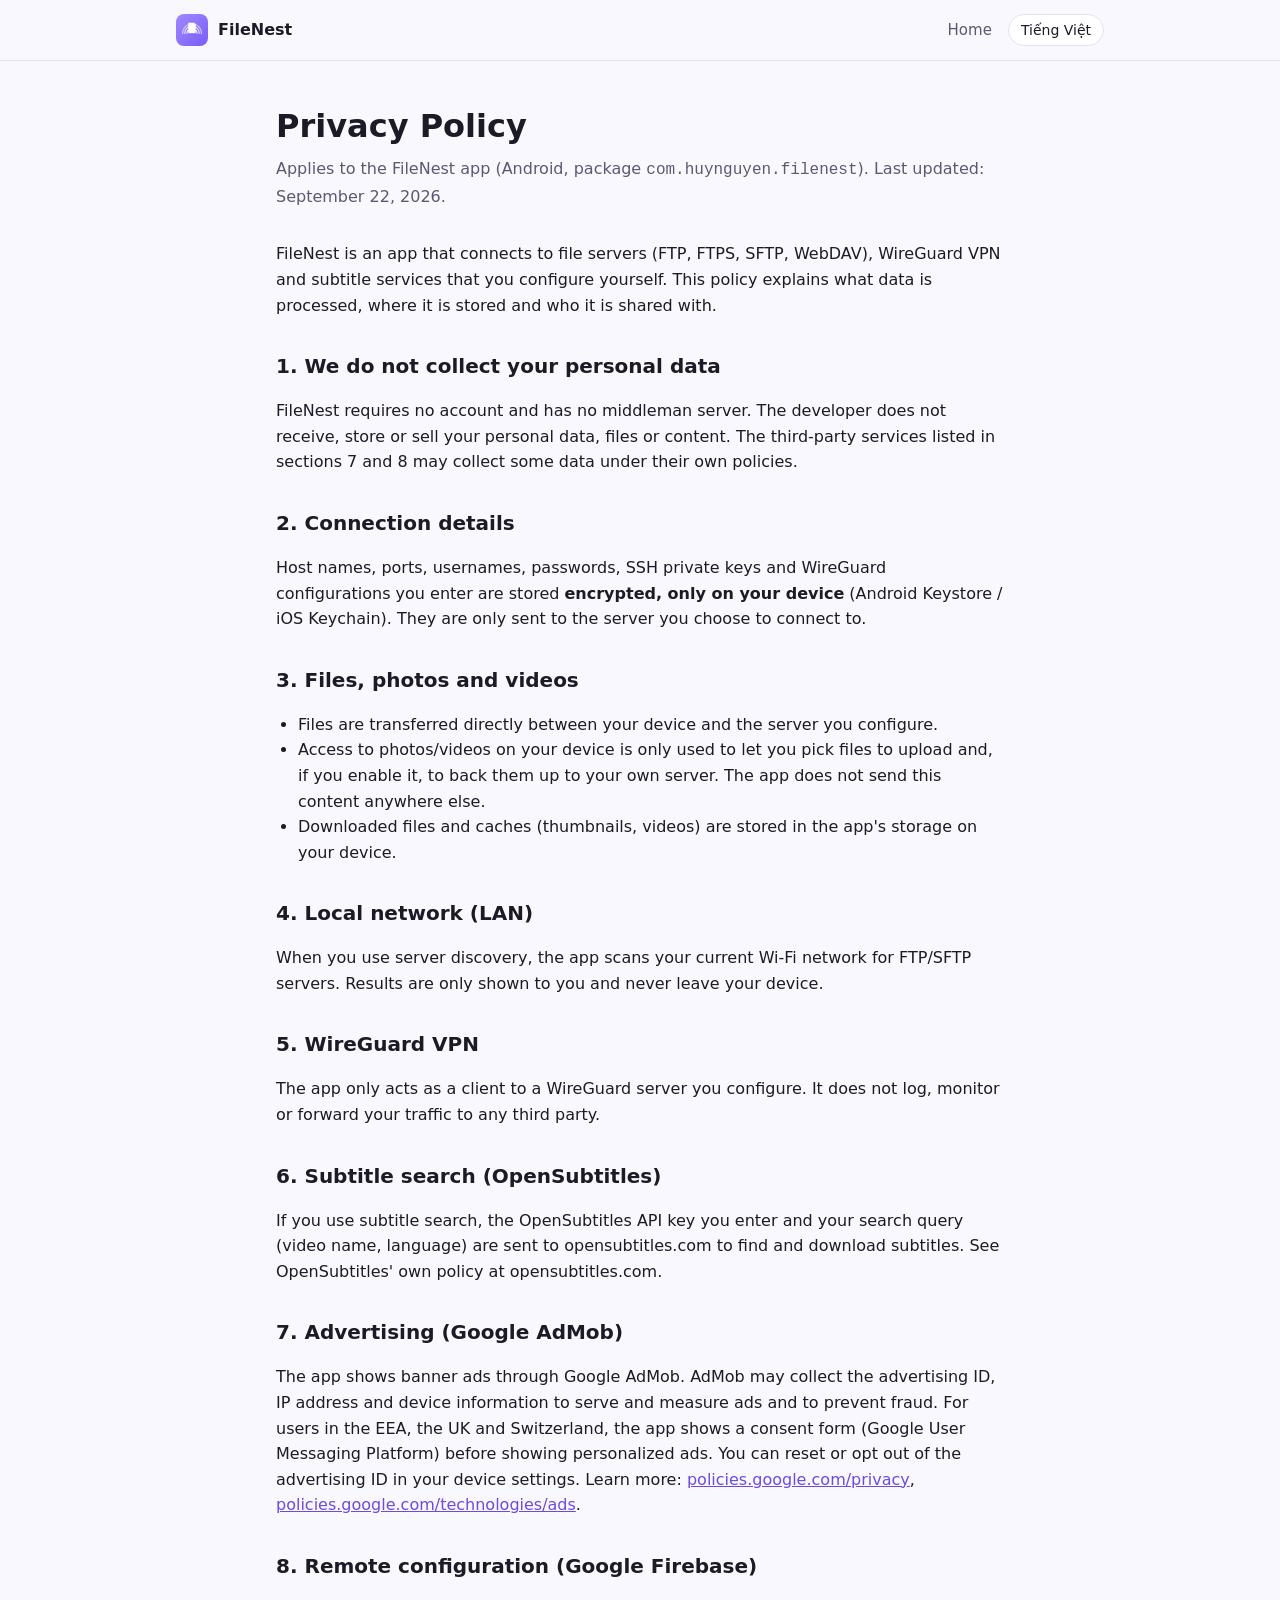
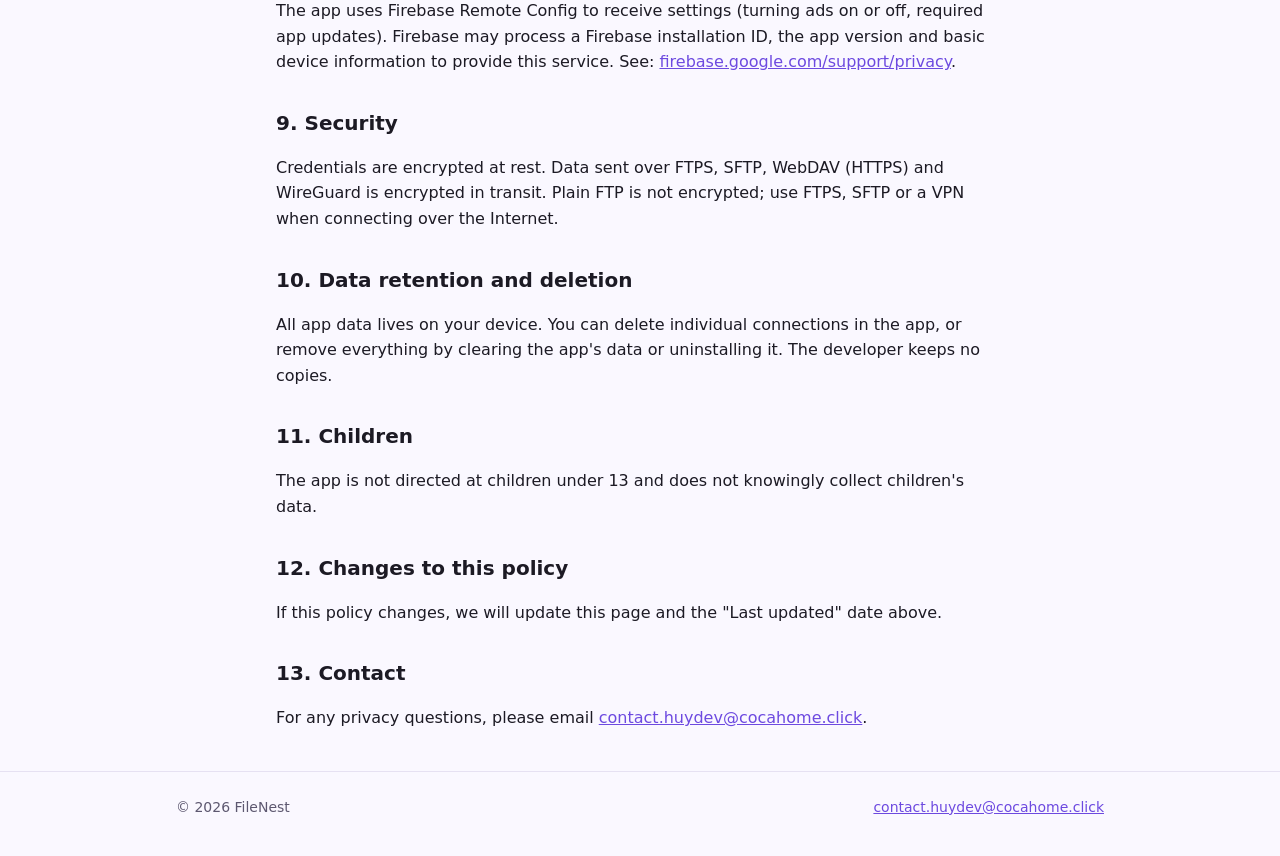
==== privacy.html @ 216794f7 "Trang giới thiệu FileNest và chính sách quyền riêng tư (vi/en)" ====
<!doctype html>
<html lang="vi" data-title-vi="Chính sách quyền riêng tư — FileNest" data-title-en="Privacy Policy — FileNest">
<head>
  <meta charset="utf-8">
  <meta name="viewport" content="width=device-width, initial-scale=1">
  <title>Privacy Policy — FileNest</title>
  <meta name="description" content="Chính sách quyền riêng tư của ứng dụng FileNest. / Privacy Policy of the FileNest app.">
  <link rel="icon" href="icon.png">
  <link rel="stylesheet" href="style.css">
  <script src="lang.js"></script>
</head>
<body>
  <header class="top">
    <div class="wrap">
      <a class="brand" href="./"><img src="icon.png" alt="">FileNest</a>
      <nav>
        <a href="./"><span lang="vi">Trang chủ</span><span lang="en">Home</span></a>
        <button class="lang-btn" id="lang-btn" type="button">English</button>
      </nav>
    </div>
  </header>

  <main class="doc">
    <div class="wrap">

      <article lang="vi">
        <h1>Chính sách quyền riêng tư</h1>
        <p class="meta">Áp dụng cho ứng dụng FileNest (Android, mã gói <code>com.huynguyen.filenest</code>). Cập nhật lần cuối: 22/09/2026.</p>

        <p>FileNest là ứng dụng kết nối tới server file (FTP, FTPS, SFTP, WebDAV), VPN WireGuard và dịch vụ phụ đề do chính bạn cấu hình. Chính sách này giải thích dữ liệu nào được xử lý, lưu ở đâu và được chia sẻ với ai.</p>

        <h2>1. Chúng tôi không thu thập dữ liệu cá nhân của bạn</h2>
        <p>FileNest không yêu cầu tạo tài khoản và không có server trung gian. Nhà phát triển không nhận, không lưu và không bán dữ liệu cá nhân, file hay nội dung của bạn. Các dịch vụ bên thứ ba được liệt kê ở mục 7 và 8 có thể thu thập một số dữ liệu theo chính sách riêng của họ.</p>

        <h2>2. Thông tin kết nối</h2>
        <p>Tên máy chủ, cổng, tên đăng nhập, mật khẩu, SSH private key và cấu hình WireGuard bạn nhập được lưu <strong>mã hoá, chỉ trên thiết bị của bạn</strong> (Android Keystore / iOS Keychain). Các thông tin này chỉ được gửi tới đúng server bạn chọn kết nối.</p>

        <h2>3. File, ảnh và video</h2>
        <ul>
          <li>File chỉ được truyền trực tiếp giữa thiết bị và server bạn cấu hình.</li>
          <li>Quyền truy cập ảnh/video trên máy chỉ dùng để bạn chọn file tải lên và để tính năng đồng bộ (nếu bạn bật) sao lưu lên server của bạn. Ứng dụng không gửi nội dung này tới nơi nào khác.</li>
          <li>File tải về và bộ nhớ đệm (ảnh thu nhỏ, video) được lưu trong vùng lưu trữ của ứng dụng trên máy.</li>
        </ul>

        <h2>4. Mạng nội bộ (LAN)</h2>
        <p>Khi bạn dùng tính năng dò server, ứng dụng quét mạng Wi-Fi hiện tại để tìm server FTP/SFTP. Kết quả chỉ hiển thị cho bạn và không được gửi ra ngoài thiết bị.</p>

        <h2>5. VPN WireGuard</h2>
        <p>Ứng dụng chỉ là client kết nối tới server WireGuard do bạn tự cấu hình. Ứng dụng không ghi log, không giám sát và không chuyển lưu lượng truy cập tới bên thứ ba nào.</p>

        <h2>6. Tìm phụ đề (OpenSubtitles)</h2>
        <p>Nếu bạn dùng tính năng tìm phụ đề, API key OpenSubtitles do bạn tự nhập và thông tin tìm kiếm (tên video, ngôn ngữ) được gửi tới opensubtitles.com để tìm và tải phụ đề. Xem chính sách của OpenSubtitles tại opensubtitles.com.</p>

        <h2>7. Quảng cáo (Google AdMob)</h2>
        <p>Ứng dụng hiển thị quảng cáo banner qua Google AdMob. AdMob có thể thu thập mã nhận dạng quảng cáo (Advertising ID), địa chỉ IP và thông tin thiết bị để hiển thị, đo lường quảng cáo và phòng chống gian lận. Với người dùng tại EEA, Vương quốc Anh và Thuỵ Sĩ, ứng dụng hiển thị màn hình xin đồng ý (Google User Messaging Platform) trước khi hiển thị quảng cáo cá nhân hoá. Bạn có thể đặt lại hoặc tắt Advertising ID trong phần cài đặt của thiết bị. Xem thêm: <a href="https://policies.google.com/privacy">policies.google.com/privacy</a>, <a href="https://policies.google.com/technologies/ads">policies.google.com/technologies/ads</a>.</p>

        <h2>8. Cấu hình từ xa (Google Firebase)</h2>
        <p>Ứng dụng dùng Firebase Remote Config để nhận cấu hình (bật/tắt quảng cáo, yêu cầu cập nhật phiên bản). Firebase có thể xử lý mã định danh cài đặt Firebase, phiên bản ứng dụng và thông tin thiết bị cơ bản để cung cấp dịch vụ này. Xem: <a href="https://firebase.google.com/support/privacy">firebase.google.com/support/privacy</a>.</p>

        <h2>9. Bảo mật</h2>
        <p>Thông tin đăng nhập được mã hoá khi lưu. Dữ liệu truyền qua FTPS, SFTP, WebDAV (HTTPS) và WireGuard được mã hoá trên đường truyền. FTP thường không mã hoá; hãy dùng FTPS, SFTP hoặc VPN khi kết nối qua Internet.</p>

        <h2>10. Lưu giữ và xoá dữ liệu</h2>
        <p>Toàn bộ dữ liệu của ứng dụng nằm trên thiết bị của bạn. Bạn có thể xoá từng kết nối trong ứng dụng, hoặc xoá toàn bộ bằng cách xoá dữ liệu ứng dụng hay gỡ cài đặt. Nhà phát triển không giữ bản sao nào.</p>

        <h2>11. Trẻ em</h2>
        <p>Ứng dụng không hướng tới trẻ em dưới 13 tuổi và không cố ý thu thập dữ liệu của trẻ em.</p>

        <h2>12. Thay đổi chính sách</h2>
        <p>Khi chính sách thay đổi, chúng tôi sẽ cập nhật trang này và ngày "Cập nhật lần cuối" ở trên.</p>

        <h2>13. Liên hệ</h2>
        <p>Mọi câu hỏi về quyền riêng tư, vui lòng gửi email tới <a href="mailto:contact.huydev@cocahome.click">contact.huydev@cocahome.click</a>.</p>
      </article>

      <article lang="en">
        <h1>Privacy Policy</h1>
        <p class="meta">Applies to the FileNest app (Android, package <code>com.huynguyen.filenest</code>). Last updated: September 22, 2026.</p>

        <p>FileNest is an app that connects to file servers (FTP, FTPS, SFTP, WebDAV), WireGuard VPN and subtitle services that you configure yourself. This policy explains what data is processed, where it is stored and who it is shared with.</p>

        <h2>1. We do not collect your personal data</h2>
        <p>FileNest requires no account and has no middleman server. The developer does not receive, store or sell your personal data, files or content. The third-party services listed in sections 7 and 8 may collect some data under their own policies.</p>

        <h2>2. Connection details</h2>
        <p>Host names, ports, usernames, passwords, SSH private keys and WireGuard configurations you enter are stored <strong>encrypted, only on your device</strong> (Android Keystore / iOS Keychain). They are only sent to the server you choose to connect to.</p>

        <h2>3. Files, photos and videos</h2>
        <ul>
          <li>Files are transferred directly between your device and the server you configure.</li>
          <li>Access to photos/videos on your device is only used to let you pick files to upload and, if you enable it, to back them up to your own server. The app does not send this content anywhere else.</li>
          <li>Downloaded files and caches (thumbnails, videos) are stored in the app's storage on your device.</li>
        </ul>

        <h2>4. Local network (LAN)</h2>
        <p>When you use server discovery, the app scans your current Wi-Fi network for FTP/SFTP servers. Results are only shown to you and never leave your device.</p>

        <h2>5. WireGuard VPN</h2>
        <p>The app only acts as a client to a WireGuard server you configure. It does not log, monitor or forward your traffic to any third party.</p>

        <h2>6. Subtitle search (OpenSubtitles)</h2>
        <p>If you use subtitle search, the OpenSubtitles API key you enter and your search query (video name, language) are sent to opensubtitles.com to find and download subtitles. See OpenSubtitles' own policy at opensubtitles.com.</p>

        <h2>7. Advertising (Google AdMob)</h2>
        <p>The app shows banner ads through Google AdMob. AdMob may collect the advertising ID, IP address and device information to serve and measure ads and to prevent fraud. For users in the EEA, the UK and Switzerland, the app shows a consent form (Google User Messaging Platform) before showing personalized ads. You can reset or opt out of the advertising ID in your device settings. Learn more: <a href="https://policies.google.com/privacy">policies.google.com/privacy</a>, <a href="https://policies.google.com/technologies/ads">policies.google.com/technologies/ads</a>.</p>

        <h2>8. Remote configuration (Google Firebase)</h2>
        <p>The app uses Firebase Remote Config to receive settings (turning ads on or off, required app updates). Firebase may process a Firebase installation ID, the app version and basic device information to provide this service. See: <a href="https://firebase.google.com/support/privacy">firebase.google.com/support/privacy</a>.</p>

        <h2>9. Security</h2>
        <p>Credentials are encrypted at rest. Data sent over FTPS, SFTP, WebDAV (HTTPS) and WireGuard is encrypted in transit. Plain FTP is not encrypted; use FTPS, SFTP or a VPN when connecting over the Internet.</p>

        <h2>10. Data retention and deletion</h2>
        <p>All app data lives on your device. You can delete individual connections in the app, or remove everything by clearing the app's data or uninstalling it. The developer keeps no copies.</p>

        <h2>11. Children</h2>
        <p>The app is not directed at children under 13 and does not knowingly collect children's data.</p>

        <h2>12. Changes to this policy</h2>
        <p>If this policy changes, we will update this page and the "Last updated" date above.</p>

        <h2>13. Contact</h2>
        <p>For any privacy questions, please email <a href="mailto:contact.huydev@cocahome.click">contact.huydev@cocahome.click</a>.</p>
      </article>

    </div>
  </main>

  <footer>
    <div class="wrap">
      <span>&copy; 2026 FileNest</span>
      <a href="mailto:contact.huydev@cocahome.click">contact.huydev@cocahome.click</a>
    </div>
  </footer>
</body>
</html>
---- style.css ----
:root {
  --bg: #faf8ff;
  --surface: #ffffff;
  --text: #1c1a24;
  --muted: #5d5870;
  --border: #e6e1f2;
  --accent: #6d4ae0;
  --accent-soft: #efe9ff;
  --radius: 14px;
}
@media (prefers-color-scheme: dark) {
  :root {
    --bg: #131118;
    --surface: #1c1a24;
    --text: #ece9f5;
    --muted: #a7a1bb;
    --border: #2d2a38;
    --accent: #a58bff;
    --accent-soft: #272040;
  }
}
* { box-sizing: border-box; }
html { -webkit-text-size-adjust: 100%; }
body {
  margin: 0;
  background: var(--bg);
  color: var(--text);
  font: 16px/1.6 system-ui, -apple-system, "Segoe UI", Roboto, sans-serif;
}
a { color: var(--accent); }
.wrap { max-width: 960px; margin: 0 auto; padding: 0 16px; }

/* Show only the active language */
html[lang="vi"] [lang="en"], html[lang="en"] [lang="vi"] { display: none !important; }

header.top {
  position: sticky; top: 0; z-index: 10;
  background: color-mix(in srgb, var(--bg) 88%, transparent);
  backdrop-filter: blur(8px);
  border-bottom: 1px solid var(--border);
}
header.top .wrap { display: flex; align-items: center; gap: 12px; height: 60px; }
.brand { display: flex; align-items: center; gap: 10px; font-weight: 700; text-decoration: none; color: var(--text); }
.brand img { width: 32px; height: 32px; border-radius: 8px; }
nav { margin-left: auto; display: flex; align-items: center; gap: 16px; font-size: 15px; }
nav a { color: var(--muted); text-decoration: none; }
nav a:hover { color: var(--text); }
.lang-btn {
  border: 1px solid var(--border); background: var(--surface); color: var(--text);
  border-radius: 999px; padding: 4px 12px; font: inherit; font-size: 14px; cursor: pointer;
}

.hero { padding: 72px 0 48px; text-align: center; }
.hero img { width: 96px; height: 96px; border-radius: 22px; box-shadow: 0 8px 24px rgb(0 0 0 / .12); }
.hero h1 { font-size: clamp(32px, 6vw, 48px); line-height: 1.15; margin: 24px 0 12px; }
.hero p { color: var(--muted); font-size: 18px; max-width: 640px; margin: 0 auto 28px; }
.cta { display: inline-flex; flex-wrap: wrap; gap: 12px; justify-content: center; }
.btn {
  display: inline-block; padding: 12px 22px; border-radius: 999px; font-weight: 600; text-decoration: none;
  background: var(--accent); color: #fff;
}
.btn.ghost { background: transparent; color: var(--accent); border: 1px solid var(--accent); }

section { padding: 40px 0; }
section h2 { font-size: 26px; margin: 0 0 8px; }
section > .wrap > p.lead { color: var(--muted); margin: 0 0 24px; }

.grid { display: grid; gap: 16px; grid-template-columns: repeat(auto-fit, minmax(240px, 1fr)); }
.card {
  background: var(--surface); border: 1px solid var(--border); border-radius: var(--radius); padding: 20px;
}
.card h3 { margin: 0 0 6px; font-size: 17px; }
.card p { margin: 0; color: var(--muted); font-size: 15px; }

.products { display: grid; gap: 16px; grid-template-columns: repeat(auto-fit, minmax(280px, 1fr)); }
.product h3 { display: flex; align-items: center; gap: 8px; }
.badge {
  font-size: 12px; font-weight: 600; padding: 2px 10px; border-radius: 999px;
  background: var(--accent-soft); color: var(--accent);
}
.product ul { margin: 12px 0 0; padding-left: 20px; color: var(--muted); font-size: 15px; }

footer { border-top: 1px solid var(--border); padding: 24px 0 40px; color: var(--muted); font-size: 14px; }
footer .wrap { display: flex; flex-wrap: wrap; gap: 8px 20px; justify-content: space-between; }

/* Privacy page */
.doc { padding: 40px 0 24px; }
.doc h1 { font-size: 32px; margin: 0 0 4px; }
.doc .meta { color: var(--muted); margin: 0 0 32px; }
.doc h2 { font-size: 20px; margin: 32px 0 8px; }
.doc p, .doc li { color: var(--text); }
.doc ul { padding-left: 22px; }
.doc .wrap { max-width: 760px; }

@media (max-width: 560px) {
  nav a.hide-sm { display: none; }
  .hero { padding-top: 48px; }
}
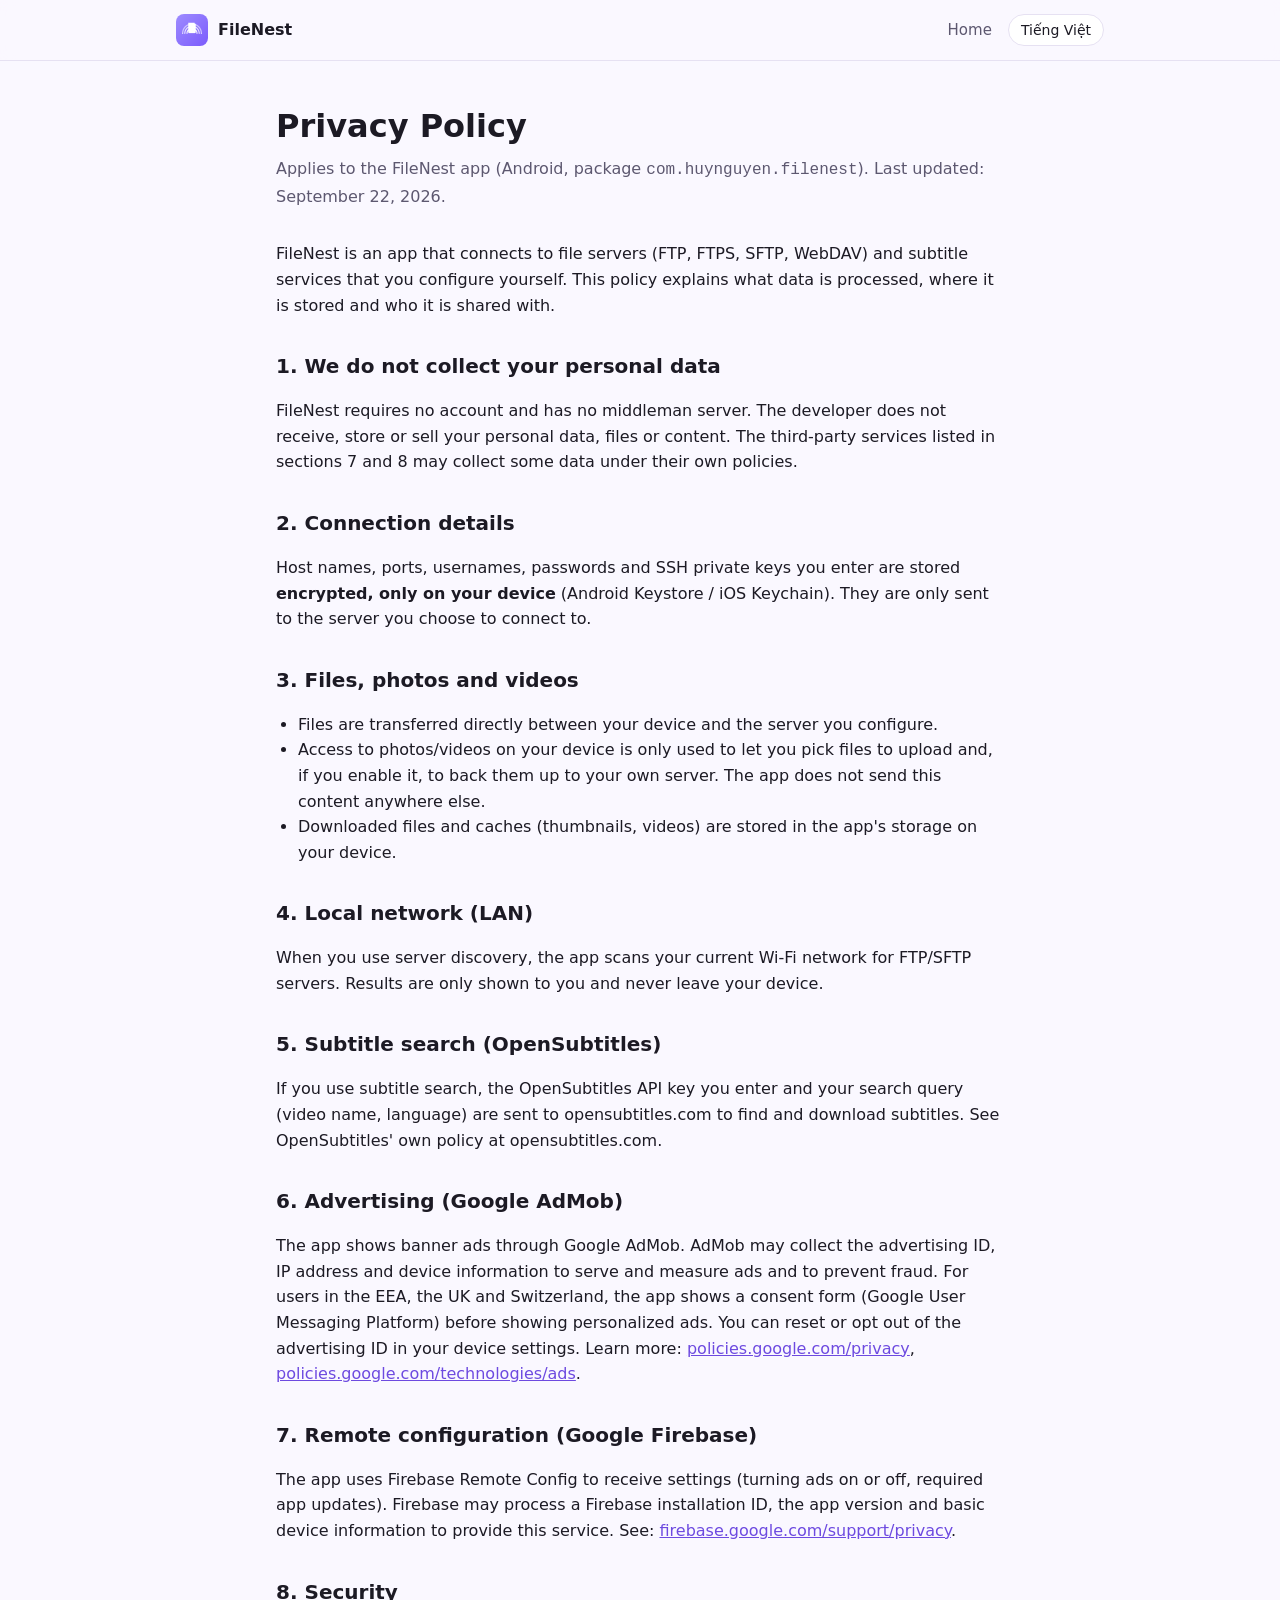
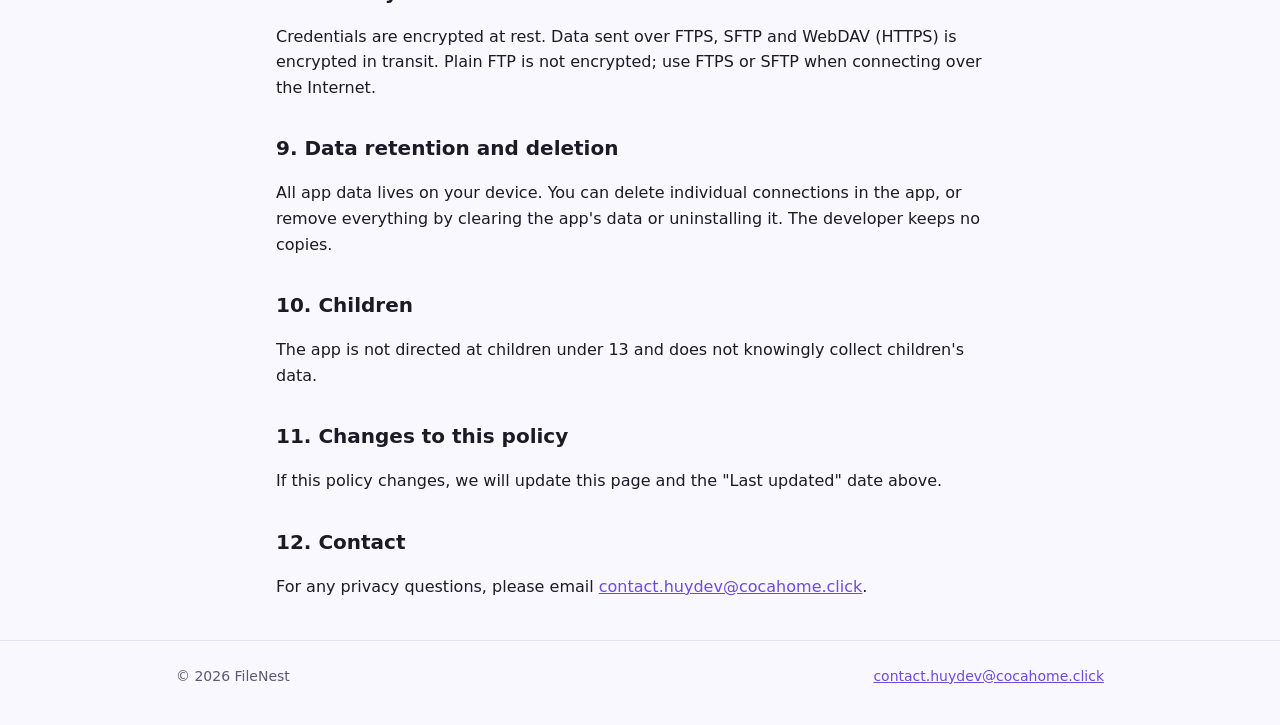
==== commit 84fcb726: "Bỏ tính năng VPN WireGuard khỏi trang giới thiệu và chính sách quyền riêng tư" ====
--- a/privacy.html
+++ b/privacy.html
@@ -27,13 +27,13 @@
         <h1>Chính sách quyền riêng tư</h1>
         <p class="meta">Áp dụng cho ứng dụng FileNest (Android, mã gói <code>com.huynguyen.filenest</code>). Cập nhật lần cuối: 22/09/2026.</p>
 
-        <p>FileNest là ứng dụng kết nối tới server file (FTP, FTPS, SFTP, WebDAV), VPN WireGuard và dịch vụ phụ đề do chính bạn cấu hình. Chính sách này giải thích dữ liệu nào được xử lý, lưu ở đâu và được chia sẻ với ai.</p>
+        <p>FileNest là ứng dụng kết nối tới server file (FTP, FTPS, SFTP, WebDAV) và dịch vụ phụ đề do chính bạn cấu hình. Chính sách này giải thích dữ liệu nào được xử lý, lưu ở đâu và được chia sẻ với ai.</p>
 
         <h2>1. Chúng tôi không thu thập dữ liệu cá nhân của bạn</h2>
         <p>FileNest không yêu cầu tạo tài khoản và không có server trung gian. Nhà phát triển không nhận, không lưu và không bán dữ liệu cá nhân, file hay nội dung của bạn. Các dịch vụ bên thứ ba được liệt kê ở mục 7 và 8 có thể thu thập một số dữ liệu theo chính sách riêng của họ.</p>
 
         <h2>2. Thông tin kết nối</h2>
-        <p>Tên máy chủ, cổng, tên đăng nhập, mật khẩu, SSH private key và cấu hình WireGuard bạn nhập được lưu <strong>mã hoá, chỉ trên thiết bị của bạn</strong> (Android Keystore / iOS Keychain). Các thông tin này chỉ được gửi tới đúng server bạn chọn kết nối.</p>
+        <p>Tên máy chủ, cổng, tên đăng nhập, mật khẩu và SSH private key bạn nhập được lưu <strong>mã hoá, chỉ trên thiết bị của bạn</strong> (Android Keystore / iOS Keychain). Các thông tin này chỉ được gửi tới đúng server bạn chọn kết nối.</p>
 
         <h2>3. File, ảnh và video</h2>
         <ul>
@@ -45,31 +45,28 @@
         <h2>4. Mạng nội bộ (LAN)</h2>
         <p>Khi bạn dùng tính năng dò server, ứng dụng quét mạng Wi-Fi hiện tại để tìm server FTP/SFTP. Kết quả chỉ hiển thị cho bạn và không được gửi ra ngoài thiết bị.</p>
 
-        <h2>5. VPN WireGuard</h2>
-        <p>Ứng dụng chỉ là client kết nối tới server WireGuard do bạn tự cấu hình. Ứng dụng không ghi log, không giám sát và không chuyển lưu lượng truy cập tới bên thứ ba nào.</p>
-
-        <h2>6. Tìm phụ đề (OpenSubtitles)</h2>
+        <h2>5. Tìm phụ đề (OpenSubtitles)</h2>
         <p>Nếu bạn dùng tính năng tìm phụ đề, API key OpenSubtitles do bạn tự nhập và thông tin tìm kiếm (tên video, ngôn ngữ) được gửi tới opensubtitles.com để tìm và tải phụ đề. Xem chính sách của OpenSubtitles tại opensubtitles.com.</p>
 
-        <h2>7. Quảng cáo (Google AdMob)</h2>
+        <h2>6. Quảng cáo (Google AdMob)</h2>
         <p>Ứng dụng hiển thị quảng cáo banner qua Google AdMob. AdMob có thể thu thập mã nhận dạng quảng cáo (Advertising ID), địa chỉ IP và thông tin thiết bị để hiển thị, đo lường quảng cáo và phòng chống gian lận. Với người dùng tại EEA, Vương quốc Anh và Thuỵ Sĩ, ứng dụng hiển thị màn hình xin đồng ý (Google User Messaging Platform) trước khi hiển thị quảng cáo cá nhân hoá. Bạn có thể đặt lại hoặc tắt Advertising ID trong phần cài đặt của thiết bị. Xem thêm: <a href="https://policies.google.com/privacy">policies.google.com/privacy</a>, <a href="https://policies.google.com/technologies/ads">policies.google.com/technologies/ads</a>.</p>
 
-        <h2>8. Cấu hình từ xa (Google Firebase)</h2>
+        <h2>7. Cấu hình từ xa (Google Firebase)</h2>
         <p>Ứng dụng dùng Firebase Remote Config để nhận cấu hình (bật/tắt quảng cáo, yêu cầu cập nhật phiên bản). Firebase có thể xử lý mã định danh cài đặt Firebase, phiên bản ứng dụng và thông tin thiết bị cơ bản để cung cấp dịch vụ này. Xem: <a href="https://firebase.google.com/support/privacy">firebase.google.com/support/privacy</a>.</p>
 
-        <h2>9. Bảo mật</h2>
-        <p>Thông tin đăng nhập được mã hoá khi lưu. Dữ liệu truyền qua FTPS, SFTP, WebDAV (HTTPS) và WireGuard được mã hoá trên đường truyền. FTP thường không mã hoá; hãy dùng FTPS, SFTP hoặc VPN khi kết nối qua Internet.</p>
+        <h2>8. Bảo mật</h2>
+        <p>Thông tin đăng nhập được mã hoá khi lưu. Dữ liệu truyền qua FTPS, SFTP và WebDAV (HTTPS) được mã hoá trên đường truyền. FTP thường không mã hoá; hãy dùng FTPS hoặc SFTP khi kết nối qua Internet.</p>
 
-        <h2>10. Lưu giữ và xoá dữ liệu</h2>
+        <h2>9. Lưu giữ và xoá dữ liệu</h2>
         <p>Toàn bộ dữ liệu của ứng dụng nằm trên thiết bị của bạn. Bạn có thể xoá từng kết nối trong ứng dụng, hoặc xoá toàn bộ bằng cách xoá dữ liệu ứng dụng hay gỡ cài đặt. Nhà phát triển không giữ bản sao nào.</p>
 
-        <h2>11. Trẻ em</h2>
+        <h2>10. Trẻ em</h2>
         <p>Ứng dụng không hướng tới trẻ em dưới 13 tuổi và không cố ý thu thập dữ liệu của trẻ em.</p>
 
-        <h2>12. Thay đổi chính sách</h2>
+        <h2>11. Thay đổi chính sách</h2>
         <p>Khi chính sách thay đổi, chúng tôi sẽ cập nhật trang này và ngày "Cập nhật lần cuối" ở trên.</p>
 
-        <h2>13. Liên hệ</h2>
+        <h2>12. Liên hệ</h2>
         <p>Mọi câu hỏi về quyền riêng tư, vui lòng gửi email tới <a href="mailto:contact.huydev@cocahome.click">contact.huydev@cocahome.click</a>.</p>
       </article>
 
@@ -77,13 +74,13 @@
         <h1>Privacy Policy</h1>
         <p class="meta">Applies to the FileNest app (Android, package <code>com.huynguyen.filenest</code>). Last updated: September 22, 2026.</p>
 
-        <p>FileNest is an app that connects to file servers (FTP, FTPS, SFTP, WebDAV), WireGuard VPN and subtitle services that you configure yourself. This policy explains what data is processed, where it is stored and who it is shared with.</p>
+        <p>FileNest is an app that connects to file servers (FTP, FTPS, SFTP, WebDAV) and subtitle services that you configure yourself. This policy explains what data is processed, where it is stored and who it is shared with.</p>
 
         <h2>1. We do not collect your personal data</h2>
         <p>FileNest requires no account and has no middleman server. The developer does not receive, store or sell your personal data, files or content. The third-party services listed in sections 7 and 8 may collect some data under their own policies.</p>
 
         <h2>2. Connection details</h2>
-        <p>Host names, ports, usernames, passwords, SSH private keys and WireGuard configurations you enter are stored <strong>encrypted, only on your device</strong> (Android Keystore / iOS Keychain). They are only sent to the server you choose to connect to.</p>
+        <p>Host names, ports, usernames, passwords and SSH private keys you enter are stored <strong>encrypted, only on your device</strong> (Android Keystore / iOS Keychain). They are only sent to the server you choose to connect to.</p>
 
         <h2>3. Files, photos and videos</h2>
         <ul>
@@ -95,31 +92,28 @@
         <h2>4. Local network (LAN)</h2>
         <p>When you use server discovery, the app scans your current Wi-Fi network for FTP/SFTP servers. Results are only shown to you and never leave your device.</p>
 
-        <h2>5. WireGuard VPN</h2>
-        <p>The app only acts as a client to a WireGuard server you configure. It does not log, monitor or forward your traffic to any third party.</p>
-
-        <h2>6. Subtitle search (OpenSubtitles)</h2>
+        <h2>5. Subtitle search (OpenSubtitles)</h2>
         <p>If you use subtitle search, the OpenSubtitles API key you enter and your search query (video name, language) are sent to opensubtitles.com to find and download subtitles. See OpenSubtitles' own policy at opensubtitles.com.</p>
 
-        <h2>7. Advertising (Google AdMob)</h2>
+        <h2>6. Advertising (Google AdMob)</h2>
         <p>The app shows banner ads through Google AdMob. AdMob may collect the advertising ID, IP address and device information to serve and measure ads and to prevent fraud. For users in the EEA, the UK and Switzerland, the app shows a consent form (Google User Messaging Platform) before showing personalized ads. You can reset or opt out of the advertising ID in your device settings. Learn more: <a href="https://policies.google.com/privacy">policies.google.com/privacy</a>, <a href="https://policies.google.com/technologies/ads">policies.google.com/technologies/ads</a>.</p>
 
-        <h2>8. Remote configuration (Google Firebase)</h2>
+        <h2>7. Remote configuration (Google Firebase)</h2>
         <p>The app uses Firebase Remote Config to receive settings (turning ads on or off, required app updates). Firebase may process a Firebase installation ID, the app version and basic device information to provide this service. See: <a href="https://firebase.google.com/support/privacy">firebase.google.com/support/privacy</a>.</p>
 
-        <h2>9. Security</h2>
-        <p>Credentials are encrypted at rest. Data sent over FTPS, SFTP, WebDAV (HTTPS) and WireGuard is encrypted in transit. Plain FTP is not encrypted; use FTPS, SFTP or a VPN when connecting over the Internet.</p>
+        <h2>8. Security</h2>
+        <p>Credentials are encrypted at rest. Data sent over FTPS, SFTP and WebDAV (HTTPS) is encrypted in transit. Plain FTP is not encrypted; use FTPS or SFTP when connecting over the Internet.</p>
 
-        <h2>10. Data retention and deletion</h2>
+        <h2>9. Data retention and deletion</h2>
         <p>All app data lives on your device. You can delete individual connections in the app, or remove everything by clearing the app's data or uninstalling it. The developer keeps no copies.</p>
 
-        <h2>11. Children</h2>
+        <h2>10. Children</h2>
         <p>The app is not directed at children under 13 and does not knowingly collect children's data.</p>
 
-        <h2>12. Changes to this policy</h2>
+        <h2>11. Changes to this policy</h2>
         <p>If this policy changes, we will update this page and the "Last updated" date above.</p>
 
-        <h2>13. Contact</h2>
+        <h2>12. Contact</h2>
         <p>For any privacy questions, please email <a href="mailto:contact.huydev@cocahome.click">contact.huydev@cocahome.click</a>.</p>
       </article>
 
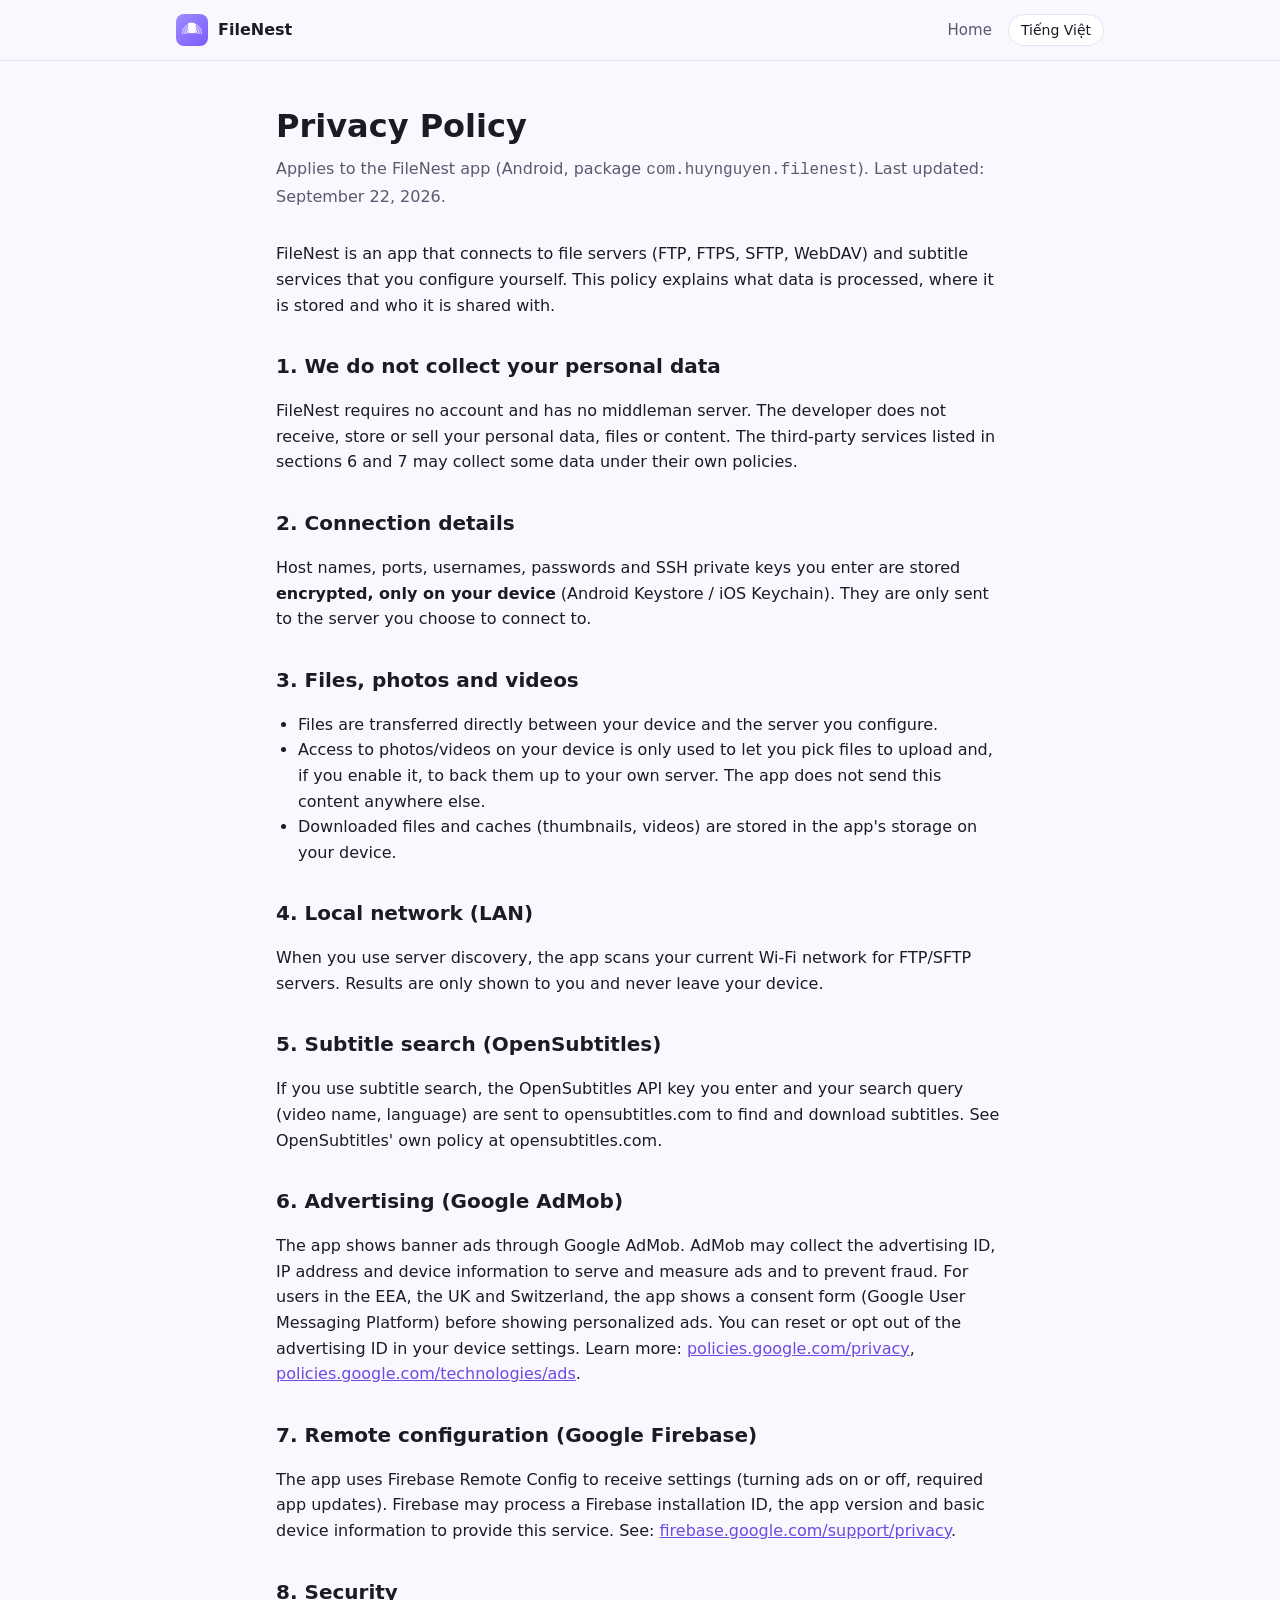
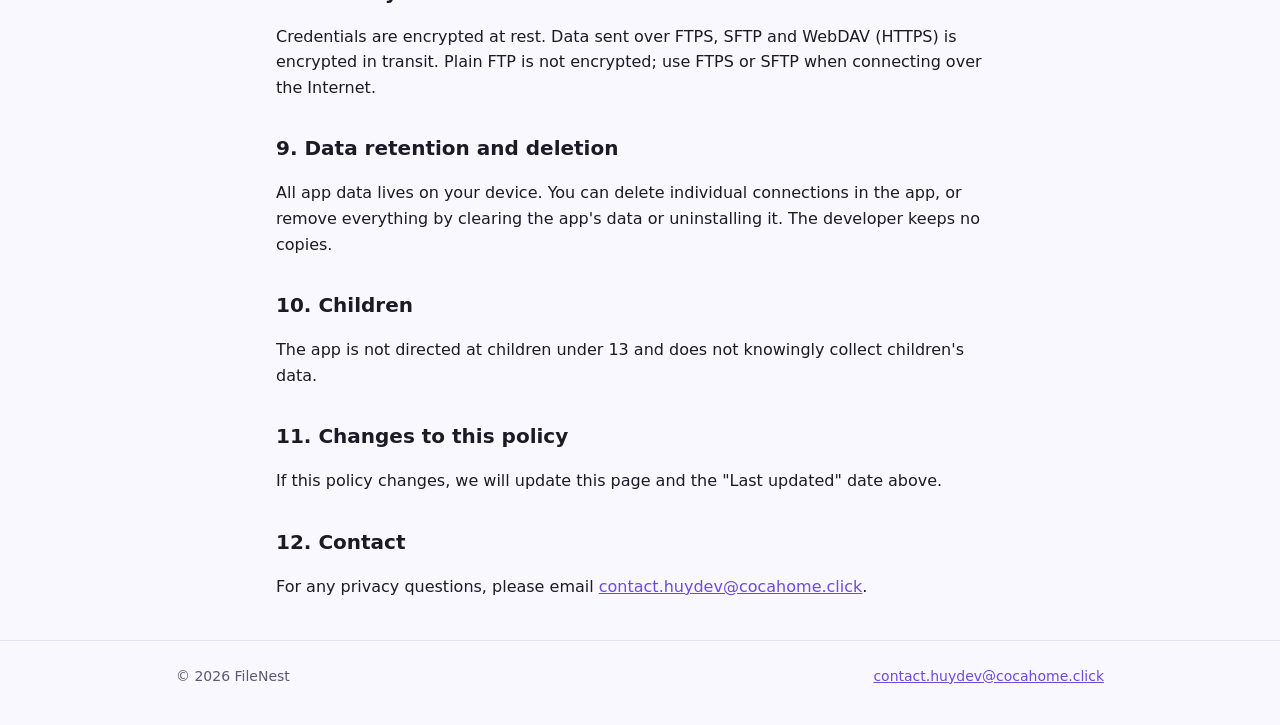
==== commit 472a42a4: "Sửa tham chiếu số mục trong chính sách quyền riêng tư" ====
--- a/privacy.html
+++ b/privacy.html
@@ -30,7 +30,7 @@
         <p>FileNest là ứng dụng kết nối tới server file (FTP, FTPS, SFTP, WebDAV) và dịch vụ phụ đề do chính bạn cấu hình. Chính sách này giải thích dữ liệu nào được xử lý, lưu ở đâu và được chia sẻ với ai.</p>
 
         <h2>1. Chúng tôi không thu thập dữ liệu cá nhân của bạn</h2>
-        <p>FileNest không yêu cầu tạo tài khoản và không có server trung gian. Nhà phát triển không nhận, không lưu và không bán dữ liệu cá nhân, file hay nội dung của bạn. Các dịch vụ bên thứ ba được liệt kê ở mục 7 và 8 có thể thu thập một số dữ liệu theo chính sách riêng của họ.</p>
+        <p>FileNest không yêu cầu tạo tài khoản và không có server trung gian. Nhà phát triển không nhận, không lưu và không bán dữ liệu cá nhân, file hay nội dung của bạn. Các dịch vụ bên thứ ba được liệt kê ở mục 6 và 7 có thể thu thập một số dữ liệu theo chính sách riêng của họ.</p>
 
         <h2>2. Thông tin kết nối</h2>
         <p>Tên máy chủ, cổng, tên đăng nhập, mật khẩu và SSH private key bạn nhập được lưu <strong>mã hoá, chỉ trên thiết bị của bạn</strong> (Android Keystore / iOS Keychain). Các thông tin này chỉ được gửi tới đúng server bạn chọn kết nối.</p>
@@ -77,7 +77,7 @@
         <p>FileNest is an app that connects to file servers (FTP, FTPS, SFTP, WebDAV) and subtitle services that you configure yourself. This policy explains what data is processed, where it is stored and who it is shared with.</p>
 
         <h2>1. We do not collect your personal data</h2>
-        <p>FileNest requires no account and has no middleman server. The developer does not receive, store or sell your personal data, files or content. The third-party services listed in sections 7 and 8 may collect some data under their own policies.</p>
+        <p>FileNest requires no account and has no middleman server. The developer does not receive, store or sell your personal data, files or content. The third-party services listed in sections 6 and 7 may collect some data under their own policies.</p>
 
         <h2>2. Connection details</h2>
         <p>Host names, ports, usernames, passwords and SSH private keys you enter are stored <strong>encrypted, only on your device</strong> (Android Keystore / iOS Keychain). They are only sent to the server you choose to connect to.</p>
